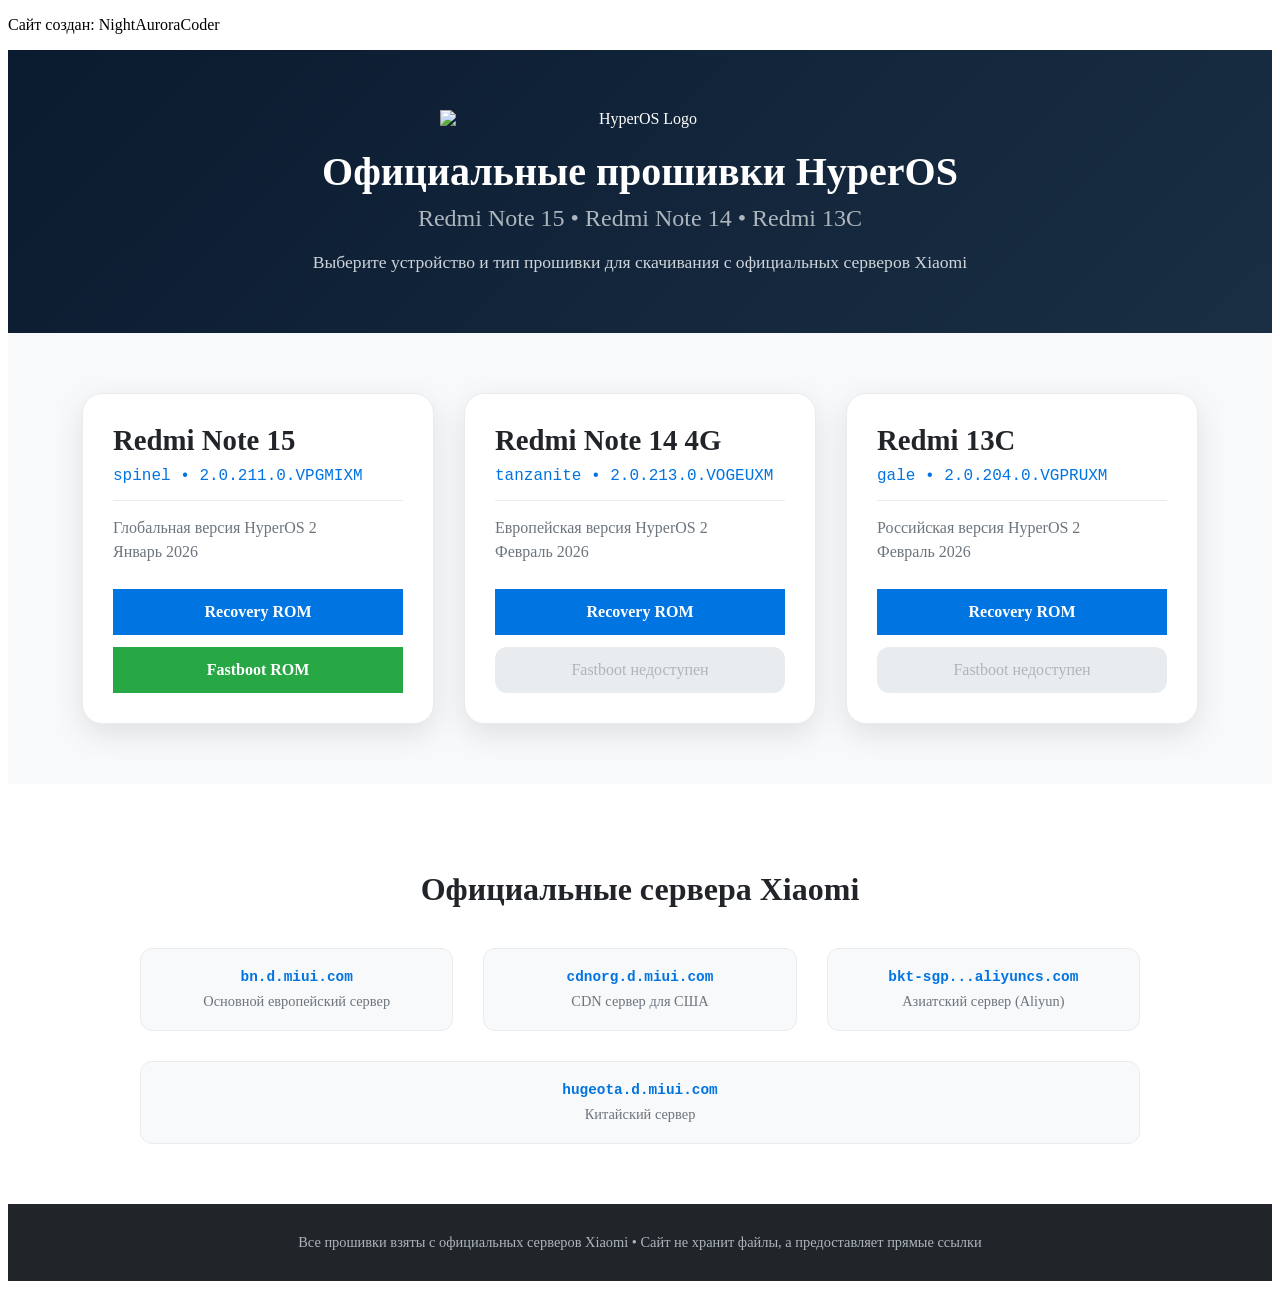
==== index.html @ 2b314ea7 "Add files via upload" ====
<!DOCTYPE html>
<html style="font-size: 16px;" lang="ru">
<head>
    <meta name="viewport" content="width=device-width, initial-scale=1.0">
    <meta charset="utf-8">
    <meta name="keywords" content="Xiaomi, HyperOS, прошивки, Redmi Note 15, Redmi Note 14, Redmi 13C">
    <meta name="description" content="Скачать официальные прошивки HyperOS для Redmi Note 15, Redmi Note 14 и Redmi 13C. Recovery и Fastboot ROM.">
    <title>Xiaomi HyperOS Firmware | Главная</title>
    <link rel="stylesheet" href="nicepage.css" media="screen">
    <link rel="stylesheet" href="index.css" media="screen">
    <script class="u-script" type="text/javascript" src="jquery.js" defer=""></script>
    <script class="u-script" type="text/javascript" src="nicepage.js" defer=""></script>
    <meta name="generator" content="">
    <link id="u-page-google-font" rel="stylesheet" href="https://fonts.googleapis.com/css2?display=swap&amp;family=Roboto:ital,wght@0,100;0,200;0,300;0,400;0,500;0,600;0,700;0,800;0,900;1,100;1,200;1,300;1,400;1,500;1,600;1,700;1,800;1,900&amp;family=Open+Sans:ital,wght@0,300;0,400;0,500;0,600;0,700;0,800;1,300;1,400;1,500;1,600;1,700;1,800">
    <script type="application/ld+json">{
		"@context": "http://schema.org",
		"@type": "Organization",
		"name": "NightAuroraCoder"
}</script>
    <meta name="theme-color" content="#478ac9">
    <meta property="og:title" content="Xiaomi HyperOS Firmware">
    <meta property="og:type" content="website">
</head>
<body data-path-to-root="./" data-include-products="false" class="u-body u-clearfix u-xl-mode" data-lang="ru">
    <header class="u-clearfix u-header u-valign-top-xl u-header" id="header">
        <p class="u-text u-text-default u-text-1">Сайт создан: NightAuroraCoder</p>
    </header>
    
    <!-- Главный баннер -->
    <section class="u-clearfix u-section-home" id="home">
        <div class="u-clearfix u-sheet u-sheet-1">
            <img class="u-image u-image-contain u-image-default u-image-logo" src="images/Xiaomi_HyperOS_logo.svg.png" alt="HyperOS Logo" data-image-width="1280" data-image-height="179">
            <h1 class="u-custom-font u-text u-text-default u-text-title">Официальные прошивки HyperOS</h1>
            <p class="u-custom-font u-text u-text-subtitle">Redmi Note 15 • Redmi Note 14 • Redmi 13C</p>
            <p class="u-custom-font u-text u-text-description">Выберите устройство и тип прошивки для скачивания с официальных серверов Xiaomi</p>
        </div>
    </section>
    
    <!-- Карточки устройств -->
    <section class="u-clearfix u-section-cards" id="cards">
        <div class="u-clearfix u-sheet u-sheet-1">
            
            <!-- Redmi Note 15 -->
            <div class="u-card u-card-default u-card-1">
                <div class="u-card-body">
                    <h3 class="u-custom-font u-card-title">Redmi Note 15</h3>
                    <p class="u-custom-font u-card-code">spinel • 2.0.211.0.VPGMIXM</p>
                    <p class="u-custom-font u-card-desc">Глобальная версия HyperOS 2<br>Январь 2026</p>
                    <div class="u-card-buttons">
                        <a href="RedmiNote15-Recovery.html" class="u-btn u-btn-round u-button-style u-custom-color-1 u-custom-font u-hover-custom-color-2 u-radius">Recovery ROM</a>
                        <a href="RedmiNote15-Fastboot.html" class="u-btn u-btn-round u-button-style u-custom-color-2 u-custom-font u-hover-custom-color-1 u-radius">Fastboot ROM</a>
                    </div>
                </div>
            </div>
            
            <!-- Redmi Note 14 -->
            <div class="u-card u-card-default u-card-2">
                <div class="u-card-body">
                    <h3 class="u-custom-font u-card-title">Redmi Note 14 4G</h3>
                    <p class="u-custom-font u-card-code">tanzanite • 2.0.213.0.VOGEUXM</p>
                    <p class="u-custom-font u-card-desc">Европейская версия HyperOS 2<br>Февраль 2026</p>
                    <div class="u-card-buttons">
                        <a href="RedmiNote14-Recovery.html" class="u-btn u-btn-round u-button-style u-custom-color-1 u-custom-font u-hover-custom-color-2 u-radius">Recovery ROM</a>
                        <span class="u-btn-disabled">Fastboot недоступен</span>
                    </div>
                </div>
            </div>
            
            <!-- Redmi 13C -->
            <div class="u-card u-card-default u-card-3">
                <div class="u-card-body">
                    <h3 class="u-custom-font u-card-title">Redmi 13C</h3>
                    <p class="u-custom-font u-card-code">gale • 2.0.204.0.VGPRUXM</p>
                    <p class="u-custom-font u-card-desc">Российская версия HyperOS 2<br>Февраль 2026</p>
                    <div class="u-card-buttons">
                        <a href="Redmi13C-Recovery.html" class="u-btn u-btn-round u-button-style u-custom-color-1 u-custom-font u-hover-custom-color-2 u-radius">Recovery ROM</a>
                        <span class="u-btn-disabled">Fastboot недоступен</span>
                    </div>
                </div>
            </div>
            
        </div>
    </section>
    
    <!-- Информация о серверах -->
    <section class="u-clearfix u-section-info" id="info">
        <div class="u-clearfix u-sheet u-sheet-1">
            <h2 class="u-custom-font u-text u-text-center">Официальные сервера Xiaomi</h2>
            <div class="u-info-grid">
                <div class="u-info-item">
                    <span class="u-info-domain">bn.d.miui.com</span>
                    <span class="u-info-desc">Основной европейский сервер</span>
                </div>
                <div class="u-info-item">
                    <span class="u-info-domain">cdnorg.d.miui.com</span>
                    <span class="u-info-desc">CDN сервер для США</span>
                </div>
                <div class="u-info-item">
                    <span class="u-info-domain">bkt-sgp...aliyuncs.com</span>
                    <span class="u-info-desc">Азиатский сервер (Aliyun)</span>
                </div>
                <div class="u-info-item">
                    <span class="u-info-domain">hugeota.d.miui.com</span>
                    <span class="u-info-desc">Китайский сервер</span>
                </div>
            </div>
        </div>
    </section>
    
    <footer class="u-clearfix u-footer u-grey-80" id="footer">
        <div class="u-clearfix u-sheet u-sheet-1">
            <p class="u-text u-text-default u-text-1">Все прошивки взяты с официальных серверов Xiaomi • Сайт не хранит файлы, а предоставляет прямые ссылки</p>
        </div>
    </footer>
</body>
</html>
---- index.css ----
/* Общие стили */
.u-section-home,
.u-section-cards,
.u-section-info {
  padding: 60px 0;
}

.u-sheet-1 {
  min-height: auto;
  position: relative;
}

/* Главный баннер */
.u-section-home {
  background: linear-gradient(135deg, #0a1a2f 0%, #1a2f44 100%);
  color: white;
  text-align: center;
}

.u-image-logo {
  width: 400px;
  height: auto;
  margin: 0 auto 20px;
  display: block;
}

.u-text-title {
  font-family: MiSans-Regular;
  font-size: 2.5rem;
  font-weight: 700;
  margin: 20px auto 10px;
  color: white;
}

.u-text-subtitle {
  font-family: MiSans-Regular;
  font-size: 1.5rem;
  margin: 10px auto;
  color: #adb5bd;
}

.u-text-description {
  font-family: MiSans-Regular;
  font-size: 1.1rem;
  max-width: 700px;
  margin: 20px auto 0;
  color: #ced4da;
}

/* Секция с карточками */
.u-section-cards {
  background-color: #f8f9fa;
}

.u-section-cards .u-sheet-1 {
  display: flex;
  flex-wrap: wrap;
  justify-content: center;
  gap: 30px;
}

/* Карточка устройства */
.u-card {
  width: 350px;
  background: white;
  border-radius: 20px;
  box-shadow: 0 10px 30px rgba(0,0,0,0.1);
  transition: all 0.3s ease;
  overflow: hidden;
  border: 1px solid #e9ecef;
}

.u-card:hover {
  transform: translateY(-10px);
  box-shadow: 0 20px 40px rgba(0,116,225,0.15);
  border-color: #0074e1;
}

.u-card-body {
  padding: 30px;
}

.u-card-title {
  font-family: MiSans-Regular;
  font-size: 1.8rem;
  font-weight: 700;
  margin: 0 0 10px;
  color: #212529;
}

.u-card-code {
  font-family: monospace;
  font-size: 1rem;
  color: #0074e1;
  margin: 0 0 15px;
  padding-bottom: 15px;
  border-bottom: 1px solid #e9ecef;
}

.u-card-desc {
  font-family: MiSans-Regular;
  font-size: 1rem;
  color: #6c757d;
  margin: 0 0 25px;
  line-height: 1.5;
}

.u-card-buttons {
  display: flex;
  flex-direction: column;
  gap: 12px;
}

/* Кнопки в карточках */
.u-card-buttons .u-btn {
  --radius: 12px;
  font-size: 1rem;
  font-weight: 600;
  font-family: MiSans-Normal;
  background-image: none;
  border: none;
  padding: 14px 20px !important;
  width: 100%;
  text-align: center;
  transition: all 0.3s ease;
  display: block;
  box-sizing: border-box;
  text-decoration: none;
  margin: 0 !important;
}

.u-card-buttons .u-btn-1,
.u-card-buttons [class*="u-custom-color-1"] {
  background-color: #0074e1 !important;
  color: #ffffff !important;
}

.u-card-buttons .u-btn-1:hover,
.u-card-buttons [class*="u-custom-color-1"]:hover {
  background-color: #0062bc !important;
  transform: translateY(-2px);
  box-shadow: 0 5px 15px rgba(0,116,225,0.3);
}

.u-card-buttons .u-btn-2,
.u-card-buttons [class*="u-custom-color-2"] {
  background-color: #28a745 !important;
  color: #ffffff !important;
}

.u-card-buttons .u-btn-2:hover,
.u-card-buttons [class*="u-custom-color-2"]:hover {
  background-color: #218838 !important;
  transform: translateY(-2px);
  box-shadow: 0 5px 15px rgba(40,167,69,0.3);
}

.u-btn-disabled {
  display: block;
  padding: 14px 20px;
  background-color: #e9ecef;
  color: #adb5bd;
  text-align: center;
  border-radius: 12px;
  font-family: MiSans-Normal;
  font-size: 1rem;
  cursor: not-allowed;
}

/* Секция с информацией о серверах */
.u-section-info {
  background-color: white;
  text-align: center;
}

.u-section-info h2 {
  font-family: MiSans-Regular;
  font-size: 2rem;
  font-weight: 700;
  margin-bottom: 40px;
  color: #212529;
}

.u-info-grid {
  display: flex;
  flex-wrap: wrap;
  justify-content: center;
  gap: 30px;
  max-width: 1000px;
  margin: 0 auto;
}

.u-info-item {
  flex: 1 1 200px;
  padding: 20px;
  background: #f8f9fa;
  border-radius: 12px;
  border: 1px solid #e9ecef;
}

.u-info-domain {
  display: block;
  font-family: monospace;
  font-size: 0.9rem;
  font-weight: 600;
  color: #0074e1;
  margin-bottom: 8px;
  word-break: break-all;
}

.u-info-desc {
  display: block;
  font-family: MiSans-Regular;
  font-size: 0.9rem;
  color: #6c757d;
}

/* Футер */
.u-footer {
  background-color: #212529 !important;
  color: white;
  padding: 30px 0;
}

.u-footer .u-text-1 {
  font-family: MiSans-Regular;
  font-size: 0.9rem;
  text-align: center;
  color: #adb5bd;
  margin: 0;
}

/* Адаптация */
@media (max-width: 767px) {
  .u-text-title { font-size: 2rem; }
  .u-text-subtitle { font-size: 1.2rem; }
  .u-image-logo { width: 300px; }
  .u-card { width: 100%; max-width: 400px; }
  .u-info-grid { flex-direction: column; gap: 15px; }
  .u-info-item { flex: 1 1 auto; }
}

@media (max-width: 575px) {
  .u-text-title { font-size: 1.5rem; }
  .u-text-subtitle { font-size: 1rem; }
  .u-image-logo { width: 250px; }
  .u-card-body { padding: 20px; }
}

/* page-custom-fonts */
@font-face {
  font-family: 'MiSans-Regular';
  font-style: normal;
  font-weight: 400;
  src: url(fonts/MiSans-Regular.ttf);
}
@font-face {
  font-family: 'MiSans-Normal';
  font-style: normal;
  font-weight: 400;
  src: url(fonts/MiSans-Normal.ttf);
}
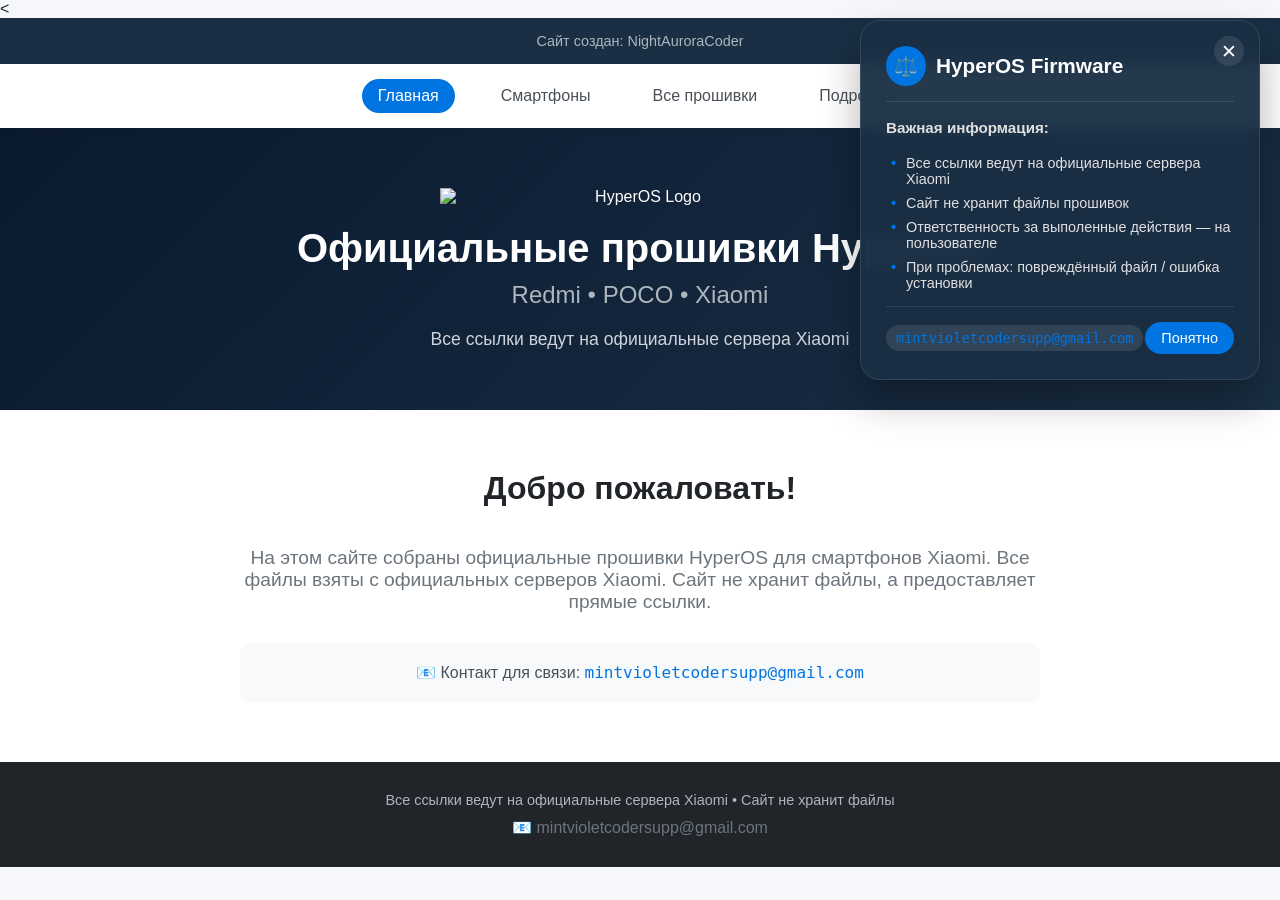
==== commit 736748d7: "Update index.html" ====
--- a/index.html
+++ b/index.html
@@ -1,17 +1,689 @@
 <!DOCTYPE html>
 <html style="font-size: 16px;" lang="ru">
 <head>
+	<<link rel="icon" type="image/x-icon" href="icon/icon.ico">
+	<link rel="shortcut icon" type="image/x-icon" href="icon/icon.ico">
     <meta name="viewport" content="width=device-width, initial-scale=1.0">
     <meta charset="utf-8">
     <meta name="keywords" content="Xiaomi, HyperOS, прошивки, Redmi Note 15, Redmi Note 14, Redmi 13C">
-    <meta name="description" content="Скачать официальные прошивки HyperOS для Redmi Note 15, Redmi Note 14 и Redmi 13C. Recovery и Fastboot ROM.">
+    <meta name="description" content="Скачать официальные прошивки HyperOS для смартфонов Xiaomi. Все ссылки ведут на официальные сервера Xiaomi.">
     <title>Xiaomi HyperOS Firmware | Главная</title>
-    <link rel="stylesheet" href="nicepage.css" media="screen">
-    <link rel="stylesheet" href="index.css" media="screen">
+    
+    <style>
+        /* ===== ОСНОВНЫЕ СТИЛИ ===== */
+        * {
+            margin: 0;
+            padding: 0;
+            box-sizing: border-box;
+        }
+        
+        body {
+            font-family: 'MiSans-Regular', -apple-system, BlinkMacSystemFont, 'Segoe UI', Roboto, sans-serif;
+            background-color: #f5f7fa;
+            color: #212529;
+        }
+        
+        .u-sheet {
+            max-width: 1200px;
+            margin: 0 auto;
+            padding: 0 20px;
+        }
+        
+        /* Шапка */
+        .u-header {
+            background-color: #1a2f44;
+            color: white;
+            padding: 15px 0;
+            text-align: center;
+        }
+        
+        .u-header p {
+            color: #adb5bd;
+            font-size: 0.9rem;
+        }
+        
+        /* Навигация */
+        .u-nav {
+            background-color: white;
+            box-shadow: 0 2px 10px rgba(0,0,0,0.05);
+            position: sticky;
+            top: 0;
+            z-index: 100;
+        }
+        
+        .u-nav .u-sheet {
+            display: flex;
+            justify-content: center;
+            gap: 30px;
+            padding: 15px 20px;
+        }
+        
+        .u-nav-link {
+            text-decoration: none;
+            color: #495057;
+            font-weight: 500;
+            padding: 8px 16px;
+            border-radius: 30px;
+            transition: all 0.3s;
+            cursor: pointer;
+        }
+        
+        .u-nav-link:hover,
+        .u-nav-link.active {
+            background-color: #0074e1;
+            color: white;
+        }
+        
+        /* Главный баннер */
+        .u-section-home {
+            background: linear-gradient(135deg, #0a1a2f 0%, #1a2f44 100%);
+            color: white;
+            text-align: center;
+            padding: 60px 0;
+        }
+
+        .u-image-logo {
+            width: 400px;
+            height: auto;
+            margin: 0 auto 20px;
+            display: block;
+        }
+
+        .u-text-title {
+            font-size: 2.5rem;
+            font-weight: 700;
+            margin: 20px auto 10px;
+            color: white;
+        }
+
+        .u-text-subtitle {
+            font-size: 1.5rem;
+            margin: 10px auto;
+            color: #adb5bd;
+        }
+
+        .u-text-description {
+            font-size: 1.1rem;
+            max-width: 700px;
+            margin: 20px auto 0;
+            color: #ced4da;
+        }
+
+        /* Всплывающее уведомление в стиле HyperOS */
+        .hyperos-notification {
+            position: fixed;
+            top: 20px;
+            right: 20px;
+            max-width: 400px;
+            background: rgba(26, 47, 68, 0.95);
+            backdrop-filter: blur(10px);
+            -webkit-backdrop-filter: blur(10px);
+            border: 1px solid rgba(255, 255, 255, 0.1);
+            border-radius: 20px;
+            padding: 25px;
+            color: white;
+            box-shadow: 0 20px 40px rgba(0, 0, 0, 0.3);
+            z-index: 1000;
+            animation: slideIn 0.5s ease-out;
+        }
+        
+        @keyframes slideIn {
+            from {
+                transform: translateX(100%);
+                opacity: 0;
+            }
+            to {
+                transform: translateX(0);
+                opacity: 1;
+            }
+        }
+        
+        .notification-header {
+            display: flex;
+            align-items: center;
+            gap: 10px;
+            margin-bottom: 15px;
+            padding-bottom: 15px;
+            border-bottom: 1px solid rgba(255, 255, 255, 0.1);
+        }
+        
+        .notification-icon {
+            width: 40px;
+            height: 40px;
+            background: #0074e1;
+            border-radius: 50%;
+            display: flex;
+            align-items: center;
+            justify-content: center;
+            font-size: 1.2rem;
+        }
+        
+        .notification-title {
+            font-size: 1.3rem;
+            font-weight: 700;
+            color: white;
+        }
+        
+        .notification-text {
+            font-size: 0.95rem;
+            line-height: 1.5;
+            color: #e0e0e0;
+            margin-bottom: 15px;
+        }
+        
+        .notification-list {
+            list-style: none;
+            padding: 0;
+            margin: 15px 0;
+        }
+        
+        .notification-list li {
+            margin: 8px 0;
+            padding-left: 20px;
+            position: relative;
+            font-size: 0.9rem;
+            color: #e0e0e0;
+        }
+        
+        .notification-list li:before {
+            content: "•";
+            color: #0074e1;
+            font-weight: bold;
+            position: absolute;
+            left: 5px;
+        }
+        
+        .notification-close {
+            position: absolute;
+            top: 15px;
+            right: 15px;
+            background: rgba(255, 255, 255, 0.1);
+            border: none;
+            color: white;
+            font-size: 1.2rem;
+            cursor: pointer;
+            width: 30px;
+            height: 30px;
+            border-radius: 50%;
+            display: flex;
+            align-items: center;
+            justify-content: center;
+            transition: all 0.3s;
+        }
+        
+        .notification-close:hover {
+            background: rgba(255, 255, 255, 0.2);
+            transform: rotate(90deg);
+        }
+        
+        .notification-footer {
+            margin-top: 15px;
+            padding-top: 15px;
+            border-top: 1px solid rgba(255, 255, 255, 0.1);
+            display: flex;
+            justify-content: space-between;
+            align-items: center;
+        }
+        
+        .notification-email {
+            font-family: monospace;
+            font-size: 0.85rem;
+            color: #0074e1;
+            background: rgba(255, 255, 255, 0.1);
+            padding: 5px 10px;
+            border-radius: 15px;
+        }
+        
+        .notification-button {
+            background: #0074e1;
+            color: white;
+            border: none;
+            padding: 8px 16px;
+            border-radius: 20px;
+            font-size: 0.9rem;
+            cursor: pointer;
+            transition: all 0.3s;
+        }
+        
+        .notification-button:hover {
+            background: #0062bc;
+            transform: translateY(-2px);
+        }
+
+        /* Разделы */
+        .u-section {
+            padding: 60px 0;
+            display: none;
+        }
+        
+        .u-section.active-section {
+            display: block;
+        }
+        
+        .u-section:nth-child(even) {
+            background-color: white;
+        }
+        
+        .u-section h2 {
+            font-size: 2rem;
+            font-weight: 700;
+            margin-bottom: 40px;
+            text-align: center;
+            color: #212529;
+        }
+
+        /* Сетка карточек */
+        .u-grid {
+            display: flex;
+            flex-wrap: wrap;
+            justify-content: center;
+            gap: 30px;
+        }
+
+        /* Карточка смартфона */
+        .u-card-phone {
+            width: 280px;
+            background: white;
+            border-radius: 20px;
+            box-shadow: 0 10px 30px rgba(0,0,0,0.1);
+            transition: all 0.3s ease;
+            overflow: hidden;
+            border: 1px solid #e9ecef;
+            text-decoration: none;
+            color: inherit;
+            display: block;
+            cursor: pointer;
+        }
+
+        .u-card-phone:hover {
+            transform: translateY(-10px);
+            box-shadow: 0 20px 40px rgba(0,116,225,0.15);
+            border-color: #0074e1;
+        }
+
+        .u-card-image {
+            width: 100%;
+            height: 200px;
+            background-color: #f8f9fa;
+            display: flex;
+            align-items: center;
+            justify-content: center;
+            font-size: 3rem;
+            color: #adb5bd;
+            border-bottom: 1px solid #e9ecef;
+        }
+
+        .u-card-body {
+            padding: 20px;
+        }
+
+        .u-card-title {
+            font-size: 1.4rem;
+            font-weight: 700;
+            margin: 0 0 8px;
+            color: #212529;
+        }
+
+        .u-card-code {
+            font-family: monospace;
+            font-size: 0.9rem;
+            color: #0074e1;
+            margin: 0 0 12px;
+            padding-bottom: 12px;
+            border-bottom: 1px solid #e9ecef;
+        }
+
+        .u-card-desc {
+            font-size: 0.95rem;
+            color: #6c757d;
+            margin: 0 0 15px;
+            line-height: 1.5;
+        }
+
+        .u-card-badge {
+            display: inline-block;
+            background-color: #28a745;
+            color: white;
+            font-size: 0.8rem;
+            font-weight: 600;
+            padding: 4px 10px;
+            border-radius: 30px;
+            margin-top: 5px;
+        }
+
+        /* Карточка прошивки */
+        .u-card-firmware {
+            width: 350px;
+            background: white;
+            border-radius: 16px;
+            box-shadow: 0 5px 15px rgba(0,0,0,0.05);
+            transition: all 0.3s ease;
+            border: 1px solid #e9ecef;
+        }
+
+        .u-card-firmware:hover {
+            box-shadow: 0 10px 25px rgba(0,116,225,0.1);
+            border-color: #0074e1;
+        }
+
+        .u-card-firmware .u-card-body {
+            padding: 20px;
+        }
+
+        .u-firmware-header {
+            display: flex;
+            justify-content: space-between;
+            align-items: center;
+            margin-bottom: 12px;
+        }
+
+        .u-firmware-model {
+            font-size: 1.2rem;
+            font-weight: 700;
+            color: #212529;
+        }
+
+        .u-firmware-date {
+            font-size: 0.85rem;
+            color: #6c757d;
+            background: #f8f9fa;
+            padding: 4px 8px;
+            border-radius: 20px;
+        }
+
+        .u-firmware-version {
+            font-family: monospace;
+            font-size: 0.9rem;
+            color: #0074e1;
+            margin-bottom: 12px;
+            padding-bottom: 12px;
+            border-bottom: 1px solid #e9ecef;
+        }
+
+        .u-firmware-type {
+            display: flex;
+            gap: 8px;
+            margin-bottom: 15px;
+        }
+
+        .u-type-badge {
+            background-color: #e7f5ff;
+            color: #0074e1;
+            font-size: 0.8rem;
+            padding: 4px 10px;
+            border-radius: 20px;
+        }
+
+        .u-firmware-buttons {
+            display: flex;
+            gap: 10px;
+        }
+
+        .u-btn-small {
+            flex: 1;
+            background-color: #f8f9fa;
+            color: #495057;
+            text-decoration: none;
+            padding: 8px 0;
+            text-align: center;
+            border-radius: 8px;
+            font-size: 0.9rem;
+            transition: all 0.3s;
+            border: 1px solid #e9ecef;
+        }
+
+        .u-btn-small:hover {
+            background-color: #0074e1;
+            color: white;
+            border-color: #0074e1;
+        }
+
+        /* Кнопки */
+        .u-btn {
+            --radius: 12px;
+            font-size: 1rem;
+            font-weight: 600;
+            background-image: none;
+            border: none;
+            padding: 14px 20px;
+            border-radius: 12px;
+            text-decoration: none;
+            display: inline-block;
+            transition: all 0.3s ease;
+            cursor: pointer;
+        }
+
+        .u-btn-recovery {
+            background-color: #0074e1;
+            color: white;
+        }
+
+        .u-btn-recovery:hover {
+            background-color: #0062bc;
+            transform: translateY(-2px);
+            box-shadow: 0 5px 15px rgba(0,116,225,0.3);
+        }
+
+        .u-btn-fastboot {
+            background-color: #28a745;
+            color: white;
+        }
+
+        .u-btn-fastboot:hover {
+            background-color: #218838;
+            transform: translateY(-2px);
+            box-shadow: 0 5px 15px rgba(40,167,69,0.3);
+        }
+
+        /* Секция деталей смартфона */
+        .phone-detail-header {
+            background: linear-gradient(135deg, #0a1a2f 0%, #1a2f44 100%);
+            color: white;
+            padding: 40px 0;
+            text-align: center;
+            margin-bottom: 30px;
+        }
+        
+        .back-button {
+            display: inline-block;
+            margin-bottom: 20px;
+            color: #adb5bd;
+            text-decoration: none;
+            font-size: 1rem;
+            cursor: pointer;
+        }
+        
+        .back-button:hover {
+            color: white;
+        }
+        
+        .detail-title {
+            font-size: 2.5rem;
+            font-weight: 700;
+            margin-bottom: 10px;
+        }
+        
+        .detail-code {
+            font-size: 1.2rem;
+            color: #adb5bd;
+            font-family: monospace;
+        }
+        
+        .detail-stats {
+            display: flex;
+            justify-content: center;
+            gap: 30px;
+            margin-top: 30px;
+        }
+        
+        .stat-item {
+            text-align: center;
+        }
+        
+        .stat-value {
+            font-size: 2rem;
+            font-weight: 700;
+            color: #0074e1;
+        }
+        
+        .stat-label {
+            font-size: 0.9rem;
+            color: #adb5bd;
+        }
+        
+        .firmware-table {
+            background: white;
+            border-radius: 20px;
+            box-shadow: 0 10px 30px rgba(0,0,0,0.1);
+            overflow: hidden;
+            margin-bottom: 40px;
+        }
+        
+        .table-header {
+            display: grid;
+            grid-template-columns: 80px 1.5fr 1fr 0.8fr 0.8fr 0.8fr 100px;
+            background-color: #f8f9fa;
+            padding: 15px 20px;
+            font-weight: 600;
+            color: #495057;
+            border-bottom: 2px solid #e9ecef;
+        }
+        
+        .table-row {
+            display: grid;
+            grid-template-columns: 80px 1.5fr 1fr 0.8fr 0.8fr 0.8fr 100px;
+            padding: 15px 20px;
+            border-bottom: 1px solid #e9ecef;
+            transition: all 0.3s;
+            align-items: center;
+        }
+        
+        .table-row:hover {
+            background-color: #f8f9fa;
+        }
+        
+        .firmware-link {
+            background-color: #0074e1;
+            color: white;
+            text-decoration: none;
+            padding: 8px 15px;
+            border-radius: 8px;
+            font-size: 0.9rem;
+            font-weight: 500;
+            transition: all 0.3s;
+            display: inline-block;
+            text-align: center;
+        }
+        
+        .firmware-link:hover {
+            background-color: #0062bc;
+            transform: translateY(-2px);
+            box-shadow: 0 5px 15px rgba(0,116,225,0.3);
+        }
+
+        /* Секция с информацией о серверах */
+        .u-info-grid {
+            display: flex;
+            flex-wrap: wrap;
+            justify-content: center;
+            gap: 20px;
+            max-width: 900px;
+            margin: 0 auto;
+        }
+
+        .u-info-item {
+            flex: 1 1 200px;
+            padding: 20px;
+            background: #f8f9fa;
+            border-radius: 12px;
+            border: 1px solid #e9ecef;
+            text-align: center;
+        }
+
+        .u-info-domain {
+            display: block;
+            font-family: monospace;
+            font-size: 0.9rem;
+            font-weight: 600;
+            color: #0074e1;
+            margin-bottom: 8px;
+            word-break: break-all;
+        }
+
+        .u-info-desc {
+            display: block;
+            font-size: 0.9rem;
+            color: #6c757d;
+        }
+
+        /* Футер */
+        .u-footer {
+            background-color: #212529;
+            color: white;
+            padding: 30px 0;
+        }
+
+        .u-footer .u-text-1 {
+            font-size: 0.9rem;
+            text-align: center;
+            color: #adb5bd;
+        }
+
+        /* Адаптация */
+        @media (max-width: 767px) {
+            .u-text-title { font-size: 2rem; }
+            .u-text-subtitle { font-size: 1.2rem; }
+            .u-image-logo { width: 300px; }
+            .u-nav .u-sheet { flex-wrap: wrap; gap: 10px; }
+            .u-card-phone { width: 100%; max-width: 350px; }
+            .u-card-firmware { width: 100%; max-width: 400px; }
+            .table-header { display: none; }
+            .table-row {
+                display: block;
+                padding: 20px;
+                margin-bottom: 15px;
+                border: 1px solid #e9ecef;
+                border-radius: 12px;
+            }
+            .firmware-icon { float: left; margin-right: 15px; }
+            .firmware-version,
+            .firmware-date,
+            .firmware-type,
+            .firmware-region,
+            .firmware-android { margin-bottom: 8px; }
+            .firmware-link { width: 100%; margin-top: 10px; }
+            .hyperos-notification {
+                max-width: 90%;
+                right: 5%;
+                left: 5%;
+                top: 10px;
+            }
+        }
+
+        @media (max-width: 575px) {
+            .u-text-title { font-size: 1.5rem; }
+            .u-text-subtitle { font-size: 1rem; }
+            .u-image-logo { width: 250px; }
+        }
+
+        @font-face {
+            font-family: 'MiSans-Regular';
+            font-style: normal;
+            font-weight: 400;
+            src: url(fonts/MiSans-Regular.ttf);
+        }
+        @font-face {
+            font-family: 'MiSans-Normal';
+            font-style: normal;
+            font-weight: 400;
+            src: url(fonts/MiSans-Normal.ttf);
+        }
+    </style>
+    
     <script class="u-script" type="text/javascript" src="jquery.js" defer=""></script>
     <script class="u-script" type="text/javascript" src="nicepage.js" defer=""></script>
+    
     <meta name="generator" content="">
-    <link id="u-page-google-font" rel="stylesheet" href="https://fonts.googleapis.com/css2?display=swap&amp;family=Roboto:ital,wght@0,100;0,200;0,300;0,400;0,500;0,600;0,700;0,800;0,900;1,100;1,200;1,300;1,400;1,500;1,600;1,700;1,800;1,900&amp;family=Open+Sans:ital,wght@0,300;0,400;0,500;0,600;0,700;0,800;1,300;1,400;1,500;1,600;1,700;1,800">
     <script type="application/ld+json">{
 		"@context": "http://schema.org",
 		"@type": "Organization",
@@ -21,96 +693,351 @@
     <meta property="og:title" content="Xiaomi HyperOS Firmware">
     <meta property="og:type" content="website">
 </head>
-<body data-path-to-root="./" data-include-products="false" class="u-body u-clearfix u-xl-mode" data-lang="ru">
-    <header class="u-clearfix u-header u-valign-top-xl u-header" id="header">
-        <p class="u-text u-text-default u-text-1">Сайт создан: NightAuroraCoder</p>
+<body>
+    <header class="u-header" id="header">
+        <p>Сайт создан: NightAuroraCoder</p>
     </header>
     
+    <!-- Всплывающее уведомление HyperOS -->
+    <div class="hyperos-notification" id="legalNotice">
+        <button class="notification-close" onclick="closeNotification()">✕</button>
+        
+        <div class="notification-header">
+            <div class="notification-icon">⚖️</div>
+            <div class="notification-title">HyperOS Firmware</div>
+        </div>
+        
+        <div class="notification-text">
+            <strong>Важная информация:</strong>
+        </div>
+        
+        <ul class="notification-list">
+            <li>Все ссылки ведут на официальные сервера Xiaomi</li>
+            <li>Сайт не хранит файлы прошивок</li>
+            <li>Ответственность за выполенные действия — на пользователе</li>
+            <li>При проблемах: повреждённый файл / ошибка установки</li>
+        </ul>
+        
+        <div class="notification-footer">
+            <span class="notification-email">mintvioletcodersupp@gmail.com</span>
+            <button class="notification-button" onclick="document.getElementById('legalNotice').style.display='none'">Понятно</button>
+        </div>
+    </div>
+    
+    <!-- Навигация -->
+    <nav class="u-nav">
+        <div class="u-sheet">
+            <a class="u-nav-link active" onclick="showSection('home-section')">Главная</a>
+            <a class="u-nav-link" onclick="showSection('phones-section')">Смартфоны</a>
+            <a class="u-nav-link" onclick="showSection('latest-section')">Все прошивки</a>
+            <a class="u-nav-link" onclick="showSection('disclaimer-section')">Подробнее</a>
+        </div>
+    </nav>
+    
     <!-- Главный баннер -->
-    <section class="u-clearfix u-section-home" id="home">
-        <div class="u-clearfix u-sheet u-sheet-1">
-            <img class="u-image u-image-contain u-image-default u-image-logo" src="images/Xiaomi_HyperOS_logo.svg.png" alt="HyperOS Logo" data-image-width="1280" data-image-height="179">
-            <h1 class="u-custom-font u-text u-text-default u-text-title">Официальные прошивки HyperOS</h1>
-            <p class="u-custom-font u-text u-text-subtitle">Redmi Note 15 • Redmi Note 14 • Redmi 13C</p>
-            <p class="u-custom-font u-text u-text-description">Выберите устройство и тип прошивки для скачивания с официальных серверов Xiaomi</p>
+    <section class="u-section-home">
+        <div class="u-sheet">
+            <img class="u-image-logo" src="images/Xiaomi_HyperOS_logo.svg.png" alt="HyperOS Logo">
+            <h1 class="u-text-title">Официальные прошивки HyperOS</h1>
+            <p class="u-text-subtitle">Redmi • POCO • Xiaomi</p>
+            <p class="u-text-description">Все ссылки ведут на официальные сервера Xiaomi</p>
         </div>
     </section>
     
-    <!-- Карточки устройств -->
-    <section class="u-clearfix u-section-cards" id="cards">
-        <div class="u-clearfix u-sheet u-sheet-1">
-            
-            <!-- Redmi Note 15 -->
-            <div class="u-card u-card-default u-card-1">
-                <div class="u-card-body">
-                    <h3 class="u-custom-font u-card-title">Redmi Note 15</h3>
-                    <p class="u-custom-font u-card-code">spinel • 2.0.211.0.VPGMIXM</p>
-                    <p class="u-custom-font u-card-desc">Глобальная версия HyperOS 2<br>Январь 2026</p>
-                    <div class="u-card-buttons">
-                        <a href="RedmiNote15-Recovery.html" class="u-btn u-btn-round u-button-style u-custom-color-1 u-custom-font u-hover-custom-color-2 u-radius">Recovery ROM</a>
-                        <a href="RedmiNote15-Fastboot.html" class="u-btn u-btn-round u-button-style u-custom-color-2 u-custom-font u-hover-custom-color-1 u-radius">Fastboot ROM</a>
+    <!-- Раздел главная -->
+    <section class="u-section active-section" id="home-section">
+        <div class="u-sheet">
+            <h2>Добро пожаловать!</h2>
+            <div style="text-align: center; max-width: 800px; margin: 0 auto;">
+                <p style="font-size: 1.2rem; color: #6c757d; margin-bottom: 30px;">
+                    На этом сайте собраны официальные прошивки HyperOS для смартфонов Xiaomi.
+                    Все файлы взяты с официальных серверов Xiaomi. Сайт не хранит файлы, а предоставляет прямые ссылки.
+                </p>
+                <div style="background: #f8f9fa; padding: 20px; border-radius: 10px; margin-top: 20px;">
+                    <p style="color: #495057;">📧 Контакт для связи: <span style="font-family: monospace; color: #0074e1;">mintvioletcodersupp@gmail.com</span></p>
+                </div>
+            </div>
+        </div>
+    </section>
+    
+    <!-- Раздел выбора смартфона -->
+    <section class="u-section" id="phones-section">
+        <div class="u-sheet">
+            <h2>Выберите смартфон</h2>
+            <div class="u-grid" id="phone-grid"></div>
+        </div>
+    </section>
+    
+    <!-- Раздел всех прошивок -->
+    <section class="u-section" id="latest-section">
+        <div class="u-sheet">
+            <h2>Все доступные прошивки</h2>
+            <div class="u-grid" id="firmware-grid"></div>
+        </div>
+    </section>
+    
+    <!-- Раздел с полным дисклеймером -->
+    <section class="u-section" id="disclaimer-section">
+        <div class="u-sheet">
+            <div style="background: white; border-radius: 20px; padding: 40px; box-shadow: 0 10px 30px rgba(0,0,0,0.1);">
+                <h2 style="margin-top: 0;">Важная информация</h2>
+                
+                <div style="margin: 30px 0;">
+                    <h3 style="color: #0074e1; margin-bottom: 15px;">📌 Источник файлов</h3>
+                    <p style="line-height: 1.6;">Все ссылки на прошивки ведут исключительно на официальные сервера компании Xiaomi. Сайт не хранит файлы прошивок на своих серверах.</p>
+                </div>
+                
+                <div style="margin: 30px 0;">
+                    <h3 style="color: #0074e1; margin-bottom: 15px;">⚖️ Ответственность</h3>
+                    <p style="line-height: 1.6;">Администрация сайта не несёт ответственности за действия пользователя. Вся ответственность за выполненные действия лежит на пользователе.</p>
+                </div>
+                
+                <div style="margin: 30px 0;">
+                    <h3 style="color: #0074e1; margin-bottom: 15px;">⚠️ Возможные проблемы</h3>
+                    <p style="line-height: 1.6;">Если устройство перестало работать после установки, это может быть вызвано:</p>
+                    <ul style="margin-top: 15px; padding-left: 30px;">
+                        <li>Повреждением файла при скачивании</li>
+                        <li>Неправильной установкой прошивки</li>
+                        <li>Ошибкой в процессе установки</li>
+                        <li>Несовместимостью версии прошивки</li>
+                    </ul>
+                </div>
+                
+                <div style="text-align: center; margin-top: 40px;">
+                    <div style="display: inline-block; background: #f8f9fa; padding: 15px 30px; border-radius: 30px;">
+                        <span style="font-family: monospace; color: #0074e1; font-size: 1.1rem;">mintvioletcodersupp@gmail.com</span>
                     </div>
                 </div>
             </div>
-            
-            <!-- Redmi Note 14 -->
-            <div class="u-card u-card-default u-card-2">
-                <div class="u-card-body">
-                    <h3 class="u-custom-font u-card-title">Redmi Note 14 4G</h3>
-                    <p class="u-custom-font u-card-code">tanzanite • 2.0.213.0.VOGEUXM</p>
-                    <p class="u-custom-font u-card-desc">Европейская версия HyperOS 2<br>Февраль 2026</p>
-                    <div class="u-card-buttons">
-                        <a href="RedmiNote14-Recovery.html" class="u-btn u-btn-round u-button-style u-custom-color-1 u-custom-font u-hover-custom-color-2 u-radius">Recovery ROM</a>
-                        <span class="u-btn-disabled">Fastboot недоступен</span>
+        </div>
+    </section>
+    
+    <!-- Раздел деталей смартфона -->
+    <section class="u-section" id="detail-section">
+        <div class="phone-detail-header">
+            <div class="u-sheet">
+                <a class="back-button" onclick="showSection('phones-section')">← Назад к смартфонам</a>
+                <h1 class="detail-title" id="detail-title">Redmi Note 15</h1>
+                <div class="detail-code" id="detail-code">spinel</div>
+                <div class="detail-stats" id="detail-stats"></div>
+            </div>
+        </div>
+        <div class="u-sheet">
+            <div class="firmware-table" id="detail-table"></div>
+        </div>
+    </section>
+    
+    <footer class="u-footer">
+        <div class="u-sheet">
+            <p class="u-text-1">Все ссылки ведут на официальные сервера Xiaomi • Сайт не хранит файлы</p>
+            <p style="text-align: center; color: #6c757d; margin-top: 10px;">📧 mintvioletcodersupp@gmail.com</p>
+        </div>
+    </footer>
+
+    <script>
+        // Функция закрытия уведомления
+        function closeNotification() {
+            document.getElementById('legalNotice').style.display = 'none';
+        }
+        
+        // Автоматическое закрытие через 10 секунд
+        setTimeout(function() {
+            const notice = document.getElementById('legalNotice');
+            if (notice) {
+                notice.style.display = 'none';
+            }
+        }, 10000);
+        
+        // ============================================
+        // БАЗА ДАННЫХ ПРОШИВОК
+        // ============================================
+        
+        const firmwareDatabase = [
+            {
+                id: 'rn15-recovery-211',
+                modelId: 'redmi-note-15',
+                modelName: 'Redmi Note 15',
+                modelCode: 'spinel',
+                version: '2.0.211.0.VPGMIXM',
+                date: '2026-01-15',
+                type: 'Recovery',
+                region: 'Global',
+                android: '15',
+                page: 'RedmiNote15MI211-Recovery.html',
+                icon: '📱'
+            },
+            {
+                id: 'rn15-fastboot-211',
+                modelId: 'redmi-note-15',
+                modelName: 'Redmi Note 15',
+                modelCode: 'spinel',
+                version: '2.0.211.0.VPGMIXM',
+                date: '2026-01-15',
+                type: 'Fastboot',
+                region: 'Global',
+                android: '15',
+                page: 'RedmiNote15MI211.html',
+                icon: '📱'
+            },
+            {
+                id: 'rn14-recovery-213',
+                modelId: 'redmi-note-14',
+                modelName: 'Redmi Note 14 4G',
+                modelCode: 'tanzanite',
+                version: '2.0.213.0.VOGEUXM',
+                date: '2026-02-05',
+                type: 'Recovery',
+                region: 'EEA',
+                android: '15',
+                page: 'RedmiNote14-Recovery.html',
+                icon: '📱'
+            },
+            {
+                id: 'r13c-recovery-204',
+                modelId: 'redmi-13c',
+                modelName: 'Redmi 13C',
+                modelCode: 'gale',
+                version: '2.0.204.0.VGPRUXM',
+                date: '2026-02-11',
+                type: 'Recovery',
+                region: 'RU',
+                android: '15',
+                page: 'Redmi13C-RUFirwm204.html',
+                icon: '📱'
+            }
+        ];
+        
+        const models = [
+            { id: 'redmi-note-15', name: 'Redmi Note 15', code: 'spinel', icon: '📱' },
+            { id: 'redmi-note-14', name: 'Redmi Note 14 4G', code: 'tanzanite', icon: '📱' },
+            { id: 'redmi-13c', name: 'Redmi 13C', code: 'gale', icon: '📱' }
+        ];
+        
+        // ============================================
+        // ФУНКЦИИ
+        // ============================================
+        
+        function showSection(sectionId) {
+            document.querySelectorAll('.u-section').forEach(s => s.classList.remove('active-section'));
+            document.getElementById(sectionId).classList.add('active-section');
+        }
+        
+        function showPhoneDetail(modelId) {
+            const model = models.find(m => m.id === modelId);
+            const modelFirmware = firmwareDatabase.filter(f => f.modelId === modelId);
+            
+            document.getElementById('detail-title').textContent = model.name;
+            document.getElementById('detail-code').textContent = model.code;
+            
+            const total = modelFirmware.length;
+            const recovery = modelFirmware.filter(f => f.type === 'Recovery').length;
+            const fastboot = modelFirmware.filter(f => f.type === 'Fastboot').length;
+            
+            document.getElementById('detail-stats').innerHTML = `
+                <div class="stat-item">
+                    <div class="stat-value">${total}</div>
+                    <div class="stat-label">всего</div>
+                </div>
+                <div class="stat-item">
+                    <div class="stat-value">${recovery}</div>
+                    <div class="stat-label">Recovery</div>
+                </div>
+                <div class="stat-item">
+                    <div class="stat-value">${fastboot}</div>
+                    <div class="stat-label">Fastboot</div>
+                </div>
+            `;
+            
+            let tableHtml = `
+                <div class="table-header">
+                    <div></div>
+                    <div>Версия</div>
+                    <div>Дата</div>
+                    <div>Тип</div>
+                    <div>Регион</div>
+                    <div>Android</div>
+                    <div></div>
+                </div>
+            `;
+            
+            modelFirmware.sort((a, b) => new Date(b.date) - new Date(a.date));
+            
+            modelFirmware.forEach(fw => {
+                tableHtml += `
+                    <div class="table-row">
+                        <div style="font-size: 2rem; text-align: center;">${fw.icon}</div>
+                        <div style="font-family: monospace; color: #0074e1;">${fw.version}</div>
+                        <div>${new Date(fw.date).toLocaleDateString('ru-RU')}</div>
+                        <div><span class="u-type-badge">${fw.type}</span></div>
+                        <div>${fw.region}</div>
+                        <div>${fw.android}</div>
+                        <div><a href="${fw.page}" class="firmware-link" target="_blank">Скачать</a></div>
                     </div>
-                </div>
-            </div>
-            
-            <!-- Redmi 13C -->
-            <div class="u-card u-card-default u-card-3">
-                <div class="u-card-body">
-                    <h3 class="u-custom-font u-card-title">Redmi 13C</h3>
-                    <p class="u-custom-font u-card-code">gale • 2.0.204.0.VGPRUXM</p>
-                    <p class="u-custom-font u-card-desc">Российская версия HyperOS 2<br>Февраль 2026</p>
-                    <div class="u-card-buttons">
-                        <a href="Redmi13C-Recovery.html" class="u-btn u-btn-round u-button-style u-custom-color-1 u-custom-font u-hover-custom-color-2 u-radius">Recovery ROM</a>
-                        <span class="u-btn-disabled">Fastboot недоступен</span>
+                `;
+            });
+            
+            document.getElementById('detail-table').innerHTML = tableHtml;
+            showSection('detail-section');
+        }
+        
+        // ============================================
+        // ЗАГРУЗКА
+        // ============================================
+        
+        document.addEventListener('DOMContentLoaded', function() {
+            
+            // Карточки смартфонов
+            const phoneGrid = document.getElementById('phone-grid');
+            phoneGrid.innerHTML = '';
+            
+            models.forEach(model => {
+                const count = firmwareDatabase.filter(f => f.modelId === model.id).length;
+                const card = document.createElement('div');
+                card.className = 'u-card-phone';
+                card.onclick = () => showPhoneDetail(model.id);
+                card.innerHTML = `
+                    <div class="u-card-image">${model.icon}</div>
+                    <div class="u-card-body">
+                        <h3 class="u-card-title">${model.name}</h3>
+                        <p class="u-card-code">${model.code}</p>
+                        <p class="u-card-desc">${count} прошивок</p>
                     </div>
-                </div>
-            </div>
-            
-        </div>
-    </section>
-    
-    <!-- Информация о серверах -->
-    <section class="u-clearfix u-section-info" id="info">
-        <div class="u-clearfix u-sheet u-sheet-1">
-            <h2 class="u-custom-font u-text u-text-center">Официальные сервера Xiaomi</h2>
-            <div class="u-info-grid">
-                <div class="u-info-item">
-                    <span class="u-info-domain">bn.d.miui.com</span>
-                    <span class="u-info-desc">Основной европейский сервер</span>
-                </div>
-                <div class="u-info-item">
-                    <span class="u-info-domain">cdnorg.d.miui.com</span>
-                    <span class="u-info-desc">CDN сервер для США</span>
-                </div>
-                <div class="u-info-item">
-                    <span class="u-info-domain">bkt-sgp...aliyuncs.com</span>
-                    <span class="u-info-desc">Азиатский сервер (Aliyun)</span>
-                </div>
-                <div class="u-info-item">
-                    <span class="u-info-domain">hugeota.d.miui.com</span>
-                    <span class="u-info-desc">Китайский сервер</span>
-                </div>
-            </div>
-        </div>
-    </section>
-    
-    <footer class="u-clearfix u-footer u-grey-80" id="footer">
-        <div class="u-clearfix u-sheet u-sheet-1">
-            <p class="u-text u-text-default u-text-1">Все прошивки взяты с официальных серверов Xiaomi • Сайт не хранит файлы, а предоставляет прямые ссылки</p>
-        </div>
-    </footer>
+                `;
+                phoneGrid.appendChild(card);
+            });
+            
+            // Карточки всех прошивок
+            const firmwareGrid = document.getElementById('firmware-grid');
+            firmwareGrid.innerHTML = '';
+            
+            const sortedFirmware = [...firmwareDatabase].sort((a, b) => new Date(b.date) - new Date(a.date));
+            
+            sortedFirmware.forEach(fw => {
+                const card = document.createElement('div');
+                card.className = 'u-card-firmware';
+                card.innerHTML = `
+                    <div class="u-card-body">
+                        <div class="u-firmware-header">
+                            <span class="u-firmware-model">${fw.modelName}</span>
+                            <span class="u-firmware-date">${new Date(fw.date).toLocaleDateString('ru-RU')}</span>
+                        </div>
+                        <div class="u-firmware-version">${fw.version}</div>
+                        <div class="u-firmware-type">
+                            <span class="u-type-badge">${fw.type}</span>
+                            <span class="u-type-badge">Android ${fw.android}</span>
+                            <span class="u-type-badge">${fw.region}</span>
+                        </div>
+                        <div class="u-firmware-buttons">
+                            <a href="${fw.page}" class="u-btn-small">Скачать</a>
+                            <a class="u-btn-small" onclick="showPhoneDetail('${fw.modelId}')">Все прошивки</a>
+                        </div>
+                    </div>
+                `;
+                firmwareGrid.appendChild(card);
+            });
+            
+            showSection('home-section');
+        });
+    </script>
 </body>
-</html>+</html>
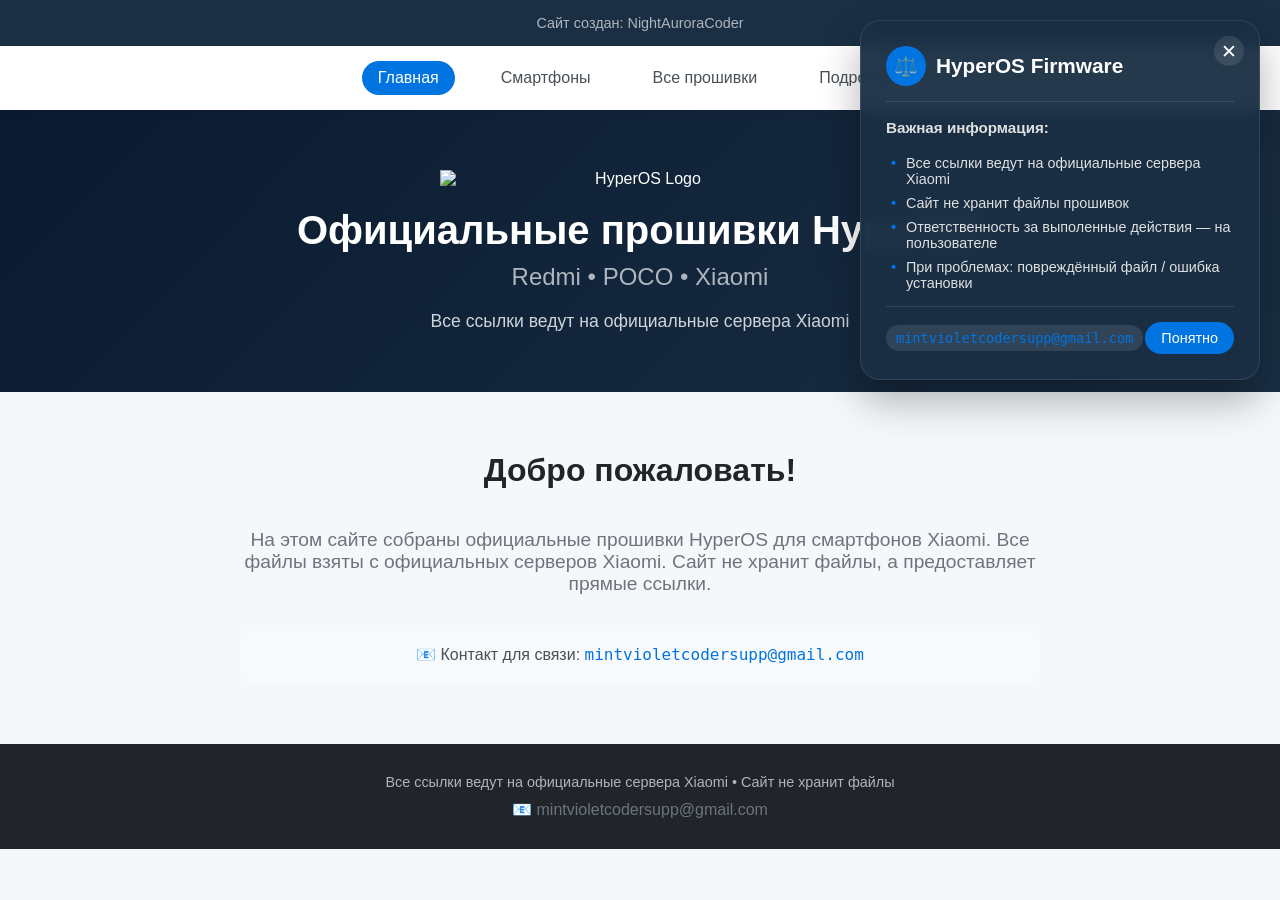
==== commit 0ff8f52a: "Update index.html" ====
--- a/index.html
+++ b/index.html
@@ -1,8 +1,7 @@
 <!DOCTYPE html>
 <html style="font-size: 16px;" lang="ru">
 <head>
-	<<link rel="icon" type="image/x-icon" href="icon/icon.ico">
-	<link rel="shortcut icon" type="image/x-icon" href="icon/icon.ico">
+	<link rel="icon" href="favicon.ico" type="image/x-icon">
     <meta name="viewport" content="width=device-width, initial-scale=1.0">
     <meta charset="utf-8">
     <meta name="keywords" content="Xiaomi, HyperOS, прошивки, Redmi Note 15, Redmi Note 14, Redmi 13C">
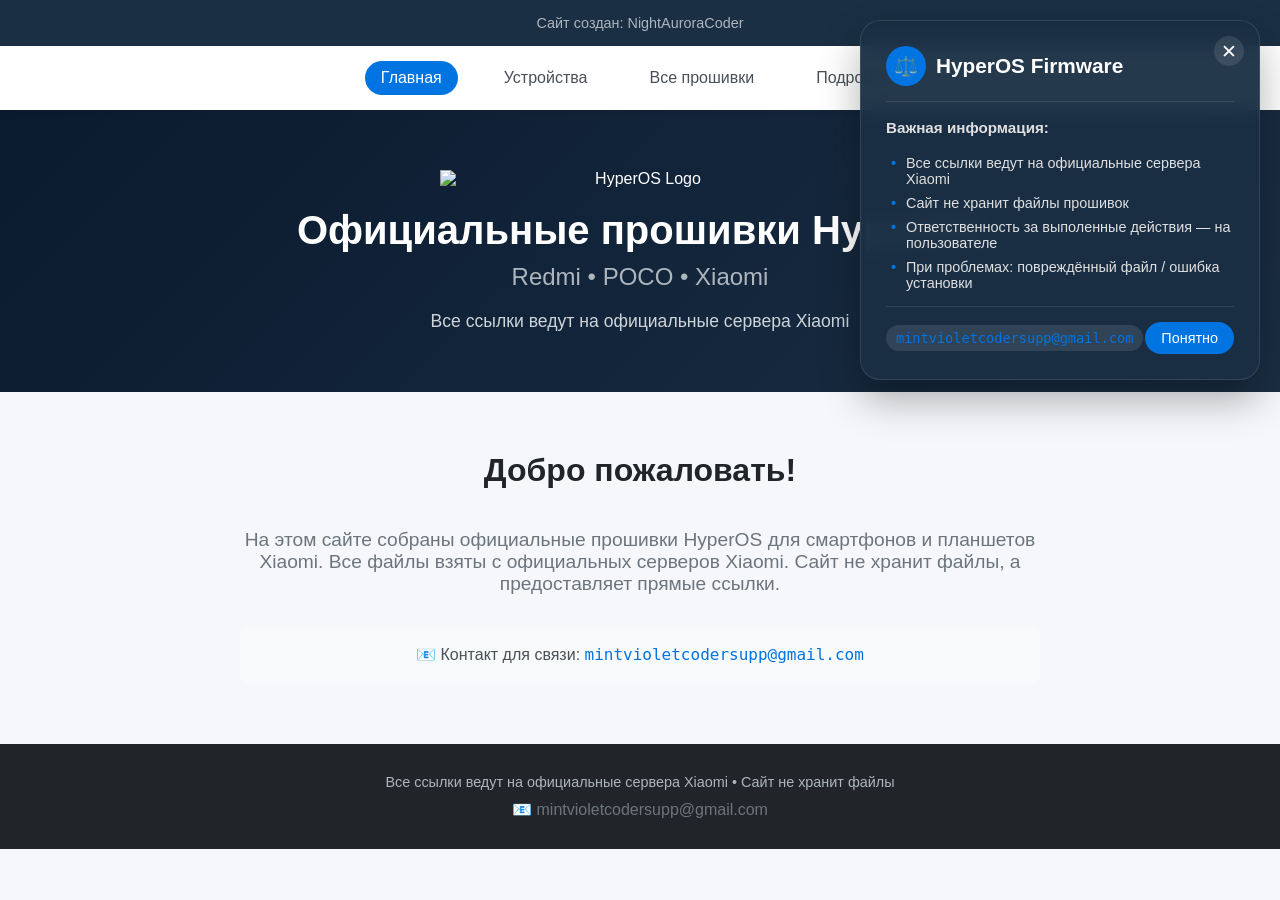
==== commit 740ce4d5: "Add files via upload" ====
--- a/index.html
+++ b/index.html
@@ -4,9 +4,10 @@
 	<link rel="icon" href="favicon.ico" type="image/x-icon">
     <meta name="viewport" content="width=device-width, initial-scale=1.0">
     <meta charset="utf-8">
-    <meta name="keywords" content="Xiaomi, HyperOS, прошивки, Redmi Note 15, Redmi Note 14, Redmi 13C">
-    <meta name="description" content="Скачать официальные прошивки HyperOS для смартфонов Xiaomi. Все ссылки ведут на официальные сервера Xiaomi.">
-    <title>Xiaomi HyperOS Firmware | Главная</title>
+    <meta name="keywords" content="Xiaomi, HyperOS, прошивки, Redmi Note 15, Redmi Note 14, Redmi 13C, Redmi Pad SE 8.7">
+	<title>SiteByNightAurora - Официальные прошивки HyperOS для Redmi</title>
+    <meta name="description" content="Скачать официальные прошивки HyperOS для смартфонов и планшетов Xiaomi. Все ссылки ведут на официальные сервера Xiaomi. Удобный поиск по устройствам.">
+    
     
     <style>
         /* ===== ОСНОВНЫЕ СТИЛИ ===== */
@@ -269,6 +270,84 @@
             margin-bottom: 40px;
             text-align: center;
             color: #212529;
+        }
+
+        /* Стили для поиска */
+        .search-container {
+            max-width: 600px;
+            margin: 0 auto 40px;
+            padding: 0 20px;
+        }
+        
+        .search-wrapper {
+            position: relative;
+            width: 100%;
+        }
+        
+        .search-input {
+            width: 100%;
+            padding: 15px 20px;
+            font-size: 1.1rem;
+            border: 2px solid #e9ecef;
+            border-radius: 50px;
+            outline: none;
+            transition: all 0.3s ease;
+            background: white;
+            font-family: 'MiSans-Regular', sans-serif;
+            box-shadow: 0 2px 10px rgba(0,0,0,0.05);
+        }
+        
+        .search-input:focus {
+            border-color: #0074e1;
+            box-shadow: 0 5px 20px rgba(0,116,225,0.15);
+        }
+        
+        .search-icon {
+            position: absolute;
+            right: 20px;
+            top: 50%;
+            transform: translateY(-50%);
+            color: #6c757d;
+            pointer-events: none;
+        }
+        
+        .search-clear {
+            position: absolute;
+            right: 50px;
+            top: 50%;
+            transform: translateY(-50%);
+            background: none;
+            border: none;
+            color: #6c757d;
+            font-size: 1.2rem;
+            cursor: pointer;
+            padding: 5px 10px;
+            display: none;
+        }
+        
+        .search-clear:hover {
+            color: #dc3545;
+        }
+        
+        .search-results-count {
+            text-align: center;
+            margin: 20px 0;
+            color: #6c757d;
+            font-size: 0.95rem;
+            display: none;
+        }
+        
+        .no-results {
+            text-align: center;
+            padding: 60px 20px;
+            color: #6c757d;
+            font-size: 1.2rem;
+            display: none;
+        }
+        
+        .no-results .search-term {
+            color: #0074e1;
+            font-weight: 600;
         }
 
         /* Сетка карточек */
@@ -663,6 +742,7 @@
             .u-text-title { font-size: 1.5rem; }
             .u-text-subtitle { font-size: 1rem; }
             .u-image-logo { width: 250px; }
+            .search-input { font-size: 1rem; padding: 12px 15px; }
         }
 
         @font-face {
@@ -727,7 +807,7 @@
     <nav class="u-nav">
         <div class="u-sheet">
             <a class="u-nav-link active" onclick="showSection('home-section')">Главная</a>
-            <a class="u-nav-link" onclick="showSection('phones-section')">Смартфоны</a>
+            <a class="u-nav-link" onclick="showSection('phones-section')">Устройства</a>
             <a class="u-nav-link" onclick="showSection('latest-section')">Все прошивки</a>
             <a class="u-nav-link" onclick="showSection('disclaimer-section')">Подробнее</a>
         </div>
@@ -749,7 +829,7 @@
             <h2>Добро пожаловать!</h2>
             <div style="text-align: center; max-width: 800px; margin: 0 auto;">
                 <p style="font-size: 1.2rem; color: #6c757d; margin-bottom: 30px;">
-                    На этом сайте собраны официальные прошивки HyperOS для смартфонов Xiaomi.
+                    На этом сайте собраны официальные прошивки HyperOS для смартфонов и планшетов Xiaomi.
                     Все файлы взяты с официальных серверов Xiaomi. Сайт не хранит файлы, а предоставляет прямые ссылки.
                 </p>
                 <div style="background: #f8f9fa; padding: 20px; border-radius: 10px; margin-top: 20px;">
@@ -762,8 +842,21 @@
     <!-- Раздел выбора смартфона -->
     <section class="u-section" id="phones-section">
         <div class="u-sheet">
-            <h2>Выберите смартфон</h2>
+            <h2>Выберите устройство</h2>
+            
+            <!-- Блок поиска -->
+            <div class="search-container">
+                <div class="search-wrapper">
+                    <input type="text" class="search-input" id="phoneSearch" placeholder="Поиск по названию или кодовому имени... (например: Redmi, spinel, 13C)">
+                    <span class="search-icon">🔍</span>
+                    <button class="search-clear" id="clearSearch" onclick="clearSearch()">✕</button>
+                </div>
+            </div>
+            
             <div class="u-grid" id="phone-grid"></div>
+            <div class="no-results" id="noPhonesResult">
+                <span class="search-term" id="searchTermDisplay"></span> не найдено. Попробуйте изменить запрос.
+            </div>
         </div>
     </section>
     
@@ -771,7 +864,21 @@
     <section class="u-section" id="latest-section">
         <div class="u-sheet">
             <h2>Все доступные прошивки</h2>
+            
+            <!-- Блок поиска -->
+            <div class="search-container">
+                <div class="search-wrapper">
+                    <input type="text" class="search-input" id="firmwareSearch" placeholder="Поиск по модели, версии или кодовому имени... (например: 15, 2.0.204)">
+                    <span class="search-icon">🔍</span>
+                    <button class="search-clear" id="clearFirmwareSearch" onclick="clearFirmwareSearch()">✕</button>
+                </div>
+                <div class="search-results-count" id="firmwareResultsCount"></div>
+            </div>
+            
             <div class="u-grid" id="firmware-grid"></div>
+            <div class="no-results" id="noFirmwareResult">
+                <span class="search-term" id="firmwareSearchTermDisplay"></span> не найдено. Попробуйте изменить запрос.
+            </div>
         </div>
     </section>
     
@@ -815,7 +922,7 @@
     <section class="u-section" id="detail-section">
         <div class="phone-detail-header">
             <div class="u-sheet">
-                <a class="back-button" onclick="showSection('phones-section')">← Назад к смартфонам</a>
+                <a class="back-button" onclick="showSection('phones-section')">← Назад к устройствам</a>
                 <h1 class="detail-title" id="detail-title">Redmi Note 15</h1>
                 <div class="detail-code" id="detail-code">spinel</div>
                 <div class="detail-stats" id="detail-stats"></div>
@@ -903,17 +1010,207 @@
                 android: '15',
                 page: 'Redmi13C-RUFirwm204.html',
                 icon: '📱'
+            },
+			{
+                id: 'r13c-fastboot-205',
+                modelId: 'redmi-13c',
+                modelName: 'Redmi 13C',
+                modelCode: 'gale',
+                version: '2.0.205.0.VGPMIXM',
+                date: '2025-12-28',
+                type: 'Fastboot',
+                region: 'MI',
+                android: '15',
+                page: 'Redmi13C-MIFirwm205.html',
+                icon: '📱'
+            },
+            {
+                id: 'RNote14S-recovery-34',
+                modelId: 'REDMI-Note-14S',
+                modelName: 'REDMI Note 14S',
+                modelCode: 'Emerald_R',
+                version: '3.0.4.0.WFOMIXM',
+                date: '2026-02-22',
+                type: 'Recovery',
+                region: 'MI',
+                android: '16',
+                page: 'RedmiNote14S-RecoveryMI34.html',
+                icon: '📱'
+            },
+            {
+                id: 'rpadse87-recovery-203',
+                modelId: 'redmi-pad-se-87',
+                modelName: 'Redmi Pad SE 8.7',
+                modelCode: 'flare',
+                version: '2.0.203.0.VHXTRXM',
+                date: '2026-01-29',
+                type: 'Recovery',
+                region: 'Global',
+                android: '15',
+                page: 'RedmiPADSE87-Recovery.html',
+                icon: '📱'
+            },
+            {
+                id: 'rpadse87-fastboot-203',
+                modelId: 'redmi-pad-se-87',
+                modelName: 'Redmi Pad SE 8.7',
+                modelCode: 'flare',
+                version: '2.0.203.0.VHXTRXM',
+                date: '2026-01-15',
+                type: 'Fastboot',
+                region: 'Global',
+                android: '15',
+                page: 'RedmiPADSE87-Fastboot.html',
+                icon: '📱'
             }
         ];
         
         const models = [
-            { id: 'redmi-note-15', name: 'Redmi Note 15', code: 'spinel', icon: '📱' },
+            { id: 'redmi-note-15', name: 'REDMI Note 15', code: 'spinel', icon: '📱' },
+            { id: 'REDMI-Note-14S', name: 'REDMI Note 14S', code: 'Emerald_R', icon: '📱' },
             { id: 'redmi-note-14', name: 'Redmi Note 14 4G', code: 'tanzanite', icon: '📱' },
-            { id: 'redmi-13c', name: 'Redmi 13C', code: 'gale', icon: '📱' }
+            { id: 'redmi-13c', name: 'Redmi 13C', code: 'gale', icon: '📱' },
+            { id: 'redmi-pad-se-87', name: 'Redmi Pad SE 8.7', code: 'flare', icon: '📱' }
         ];
         
         // ============================================
-        // ФУНКЦИИ
+        // ФУНКЦИИ ПОИСКА
+        // ============================================
+        
+        let searchTimeout;
+        
+        // Поиск по устройствам
+        function setupPhoneSearch() {
+            const searchInput = document.getElementById('phoneSearch');
+            const clearBtn = document.getElementById('clearSearch');
+            const noResultsDiv = document.getElementById('noPhonesResult');
+            const searchTermSpan = document.getElementById('searchTermDisplay');
+            
+            function performSearch() {
+                const searchTerm = searchInput.value.toLowerCase().trim();
+                
+                // Показать/скрыть кнопку очистки
+                clearBtn.style.display = searchTerm ? 'block' : 'none';
+                
+                // Получить все карточки устройств
+                const phoneGrid = document.getElementById('phone-grid');
+                const cards = phoneGrid.getElementsByClassName('u-card-phone');
+                
+                let visibleCount = 0;
+                
+                Array.from(cards).forEach(card => {
+                    const title = card.querySelector('.u-card-title').textContent.toLowerCase();
+                    const code = card.querySelector('.u-card-code').textContent.toLowerCase();
+                    const matches = title.includes(searchTerm) || code.includes(searchTerm);
+                    
+                    card.style.display = matches ? 'block' : 'none';
+                    if (matches) visibleCount++;
+                });
+                
+                // Показать/скрыть сообщение "не найдено"
+                if (visibleCount === 0 && searchTerm) {
+                    searchTermSpan.textContent = `"${searchTerm}"`;
+                    noResultsDiv.style.display = 'block';
+                } else {
+                    noResultsDiv.style.display = 'none';
+                }
+            }
+            
+            searchInput.addEventListener('input', function() {
+                clearTimeout(searchTimeout);
+                searchTimeout = setTimeout(performSearch, 300); // Задержка 300ms для оптимизации
+            });
+        }
+        
+        // Поиск по прошивкам
+        function setupFirmwareSearch() {
+            const searchInput = document.getElementById('firmwareSearch');
+            const clearBtn = document.getElementById('clearFirmwareSearch');
+            const noResultsDiv = document.getElementById('noFirmwareResult');
+            const resultsCountDiv = document.getElementById('firmwareResultsCount');
+            const searchTermSpan = document.getElementById('firmwareSearchTermDisplay');
+            
+            function performSearch() {
+                const searchTerm = searchInput.value.toLowerCase().trim();
+                
+                // Показать/скрыть кнопку очистки
+                clearBtn.style.display = searchTerm ? 'block' : 'none';
+                
+                // Получить все карточки прошивок
+                const firmwareGrid = document.getElementById('firmware-grid');
+                const cards = firmwareGrid.getElementsByClassName('u-card-firmware');
+                
+                let visibleCount = 0;
+                
+                Array.from(cards).forEach(card => {
+                    const model = card.querySelector('.u-firmware-model').textContent.toLowerCase();
+                    const version = card.querySelector('.u-firmware-version').textContent.toLowerCase();
+                    const badges = Array.from(card.querySelectorAll('.u-type-badge')).map(b => b.textContent.toLowerCase()).join(' ');
+                    
+                    const matches = model.includes(searchTerm) || 
+                                   version.includes(searchTerm) || 
+                                   badges.includes(searchTerm);
+                    
+                    card.style.display = matches ? 'block' : 'none';
+                    if (matches) visibleCount++;
+                });
+                
+                // Обновить счетчик результатов
+                if (searchTerm) {
+                    resultsCountDiv.style.display = 'block';
+                    const word = visibleCount === 1 ? 'прошивка' : 
+                                (visibleCount >= 2 && visibleCount <= 4 ? 'прошивки' : 'прошивок');
+                    resultsCountDiv.textContent = `Найдено ${visibleCount} ${word}`;
+                } else {
+                    resultsCountDiv.style.display = 'none';
+                }
+                
+                // Показать/скрыть сообщение "не найдено"
+                if (visibleCount === 0 && searchTerm) {
+                    searchTermSpan.textContent = `"${searchTerm}"`;
+                    noResultsDiv.style.display = 'block';
+                } else {
+                    noResultsDiv.style.display = 'none';
+                }
+            }
+            
+            searchInput.addEventListener('input', function() {
+                clearTimeout(searchTimeout);
+                searchTimeout = setTimeout(performSearch, 300);
+            });
+        }
+        
+        // Очистка поиска по устройствам
+        function clearSearch() {
+            const searchInput = document.getElementById('phoneSearch');
+            searchInput.value = '';
+            document.getElementById('clearSearch').style.display = 'none';
+            document.getElementById('noPhonesResult').style.display = 'none';
+            
+            // Показать все карточки
+            const phoneGrid = document.getElementById('phone-grid');
+            Array.from(phoneGrid.getElementsByClassName('u-card-phone')).forEach(card => {
+                card.style.display = 'block';
+            });
+        }
+        
+        // Очистка поиска по прошивкам
+        function clearFirmwareSearch() {
+            const searchInput = document.getElementById('firmwareSearch');
+            searchInput.value = '';
+            document.getElementById('clearFirmwareSearch').style.display = 'none';
+            document.getElementById('noFirmwareResult').style.display = 'none';
+            document.getElementById('firmwareResultsCount').style.display = 'none';
+            
+            // Показать все карточки
+            const firmwareGrid = document.getElementById('firmware-grid');
+            Array.from(firmwareGrid.getElementsByClassName('u-card-firmware')).forEach(card => {
+                card.style.display = 'block';
+            });
+        }
+        
+        // ============================================
+        // ФУНКЦИИ НАВИГАЦИИ
         // ============================================
         
         function showSection(sectionId) {
@@ -1035,8 +1332,18 @@
                 firmwareGrid.appendChild(card);
             });
             
+            // Инициализация поиска
+            setupPhoneSearch();
+            setupFirmwareSearch();
+            
             showSection('home-section');
         });
+        
+        // Делаем функции очистки глобальными для вызова из HTML
+        window.clearSearch = clearSearch;
+        window.clearFirmwareSearch = clearFirmwareSearch;
+        window.showSection = showSection;
+        window.showPhoneDetail = showPhoneDetail;
     </script>
 </body>
-</html>
+</html>
